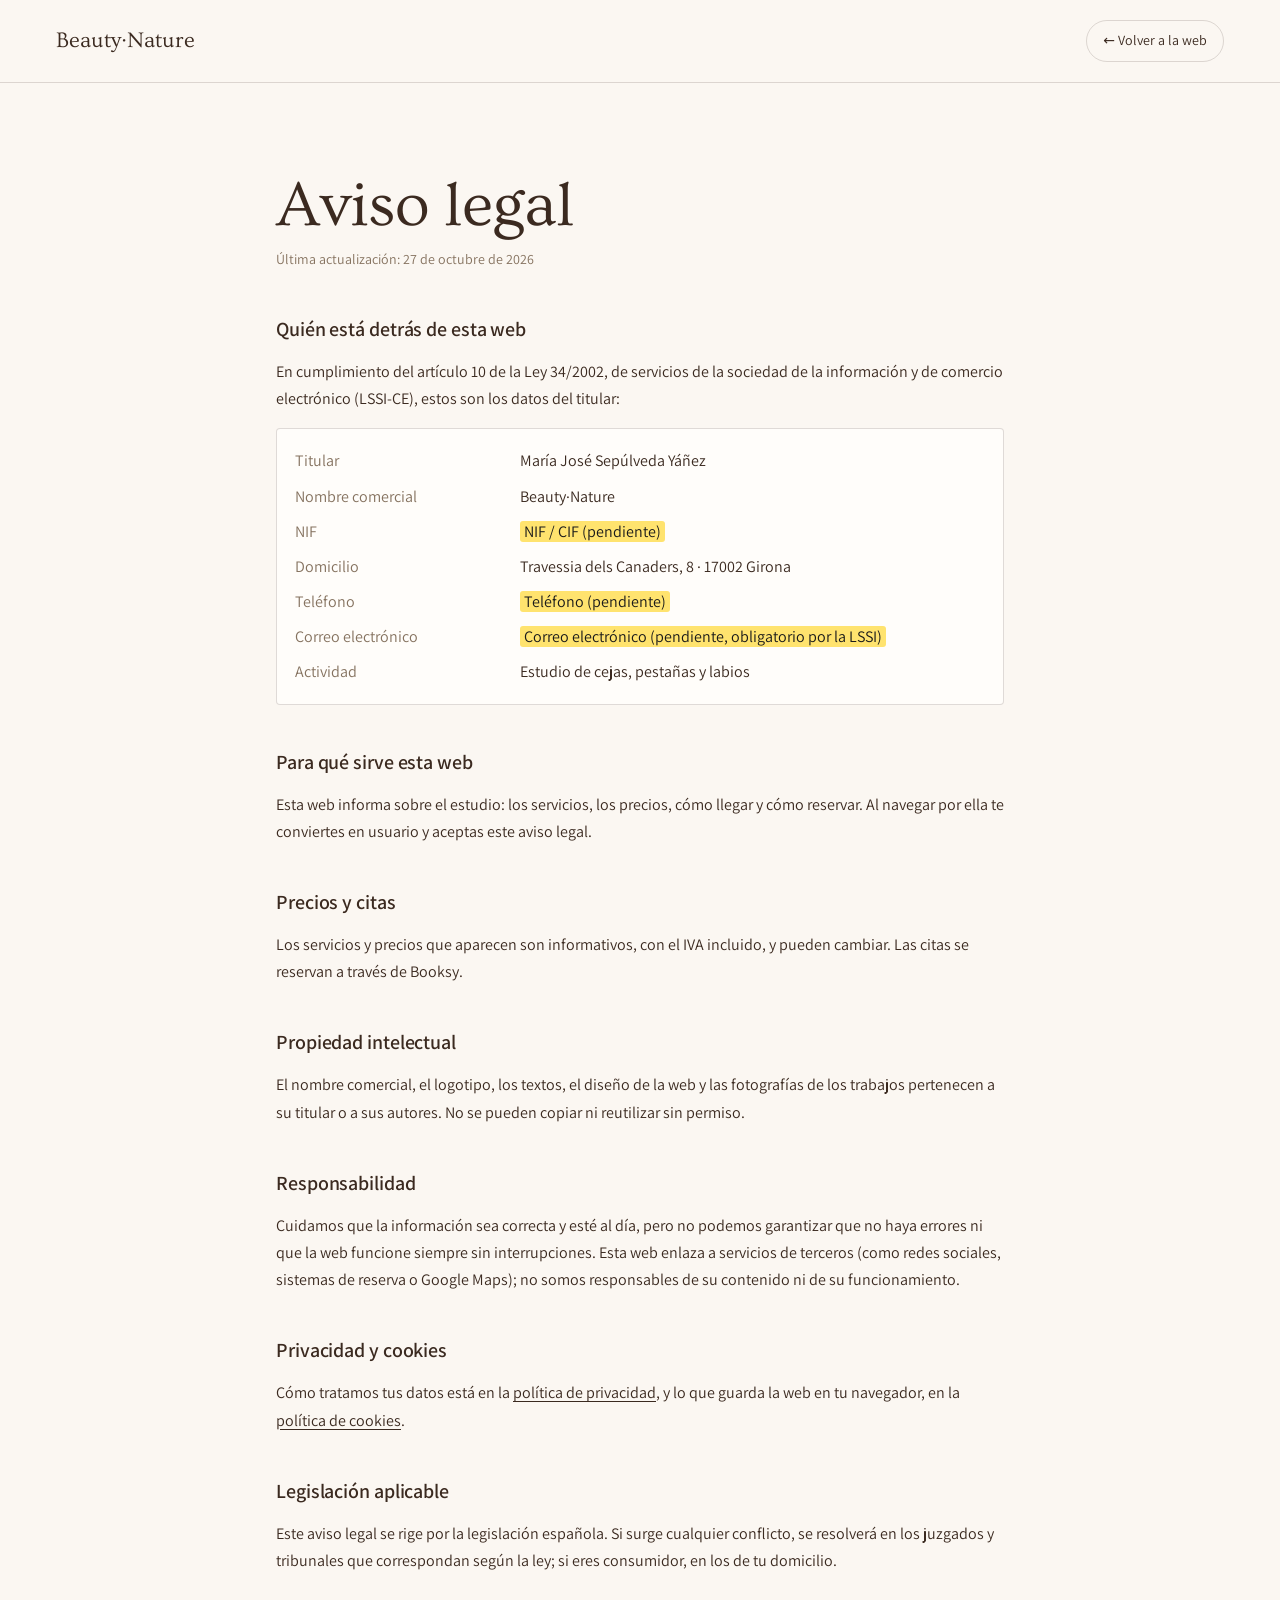
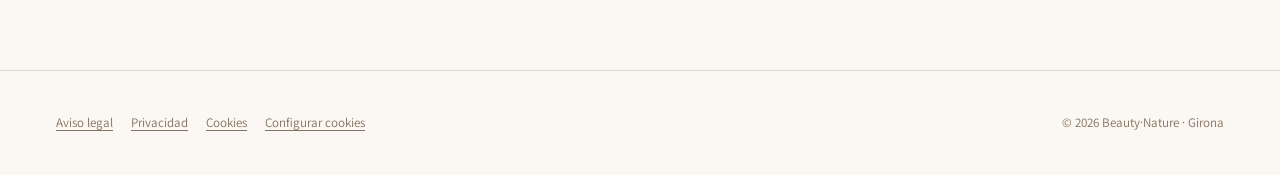
==== aviso-legal.html @ 9dd753ff "Web beauty-nature-girona Co-Authored-By: Claude Opus 5.5 <noreply@anthropic.com>" ====
<!doctype html>
<html lang="es">
<head>
<meta charset="utf-8">
<meta name="viewport" content="width=device-width, initial-scale=1, viewport-fit=cover">
<title>Aviso legal · Beauty·Nature</title>
<meta name="robots" content="noindex, follow">
<meta name="theme-color" content="#fbf7f2">
<link rel="icon" href="assets/favicon.svg" type="image/svg+xml">
<link rel="stylesheet" href="css/fonts.css">
<link rel="stylesheet" href="css/style.css">
<link rel="stylesheet" href="css/legal.css">
</head>
<body class="legal-page">
<header class="legal-top">
  <a class="legal-brand" href="./">Beauty·Nature</a>
  <a class="legal-back" href="./">&larr; Volver a la web</a>
</header>
<main class="legal">
  <h1>Aviso legal</h1>
  <p class="upd">Última actualización: 27 de octubre de 2026</p>

  <h2>Quién está detrás de esta web</h2>
  <p>En cumplimiento del artículo 10 de la Ley 34/2002, de servicios de la sociedad de la información y de comercio electrónico (LSSI-CE), estos son los datos del titular:</p>
  <dl>
    <dt>Titular</dt><dd>María José Sepúlveda Yáñez</dd>
    <dt>Nombre comercial</dt><dd>Beauty·Nature</dd>
    <dt>NIF</dt><dd><mark>NIF / CIF (pendiente)</mark></dd>
    <dt>Domicilio</dt><dd>Travessia dels Canaders, 8 · 17002 Girona</dd>
    <dt>Teléfono</dt><dd><mark>Teléfono (pendiente)</mark></dd>
    <dt>Correo electrónico</dt><dd><mark>Correo electrónico (pendiente, obligatorio por la LSSI)</mark></dd>
    <dt>Actividad</dt><dd>Estudio de cejas, pestañas y labios</dd>
  </dl>

  <h2>Para qué sirve esta web</h2>
  <p>Esta web informa sobre el estudio: los servicios, los precios, cómo llegar y cómo reservar. Al navegar por ella te conviertes en usuario y aceptas este aviso legal.</p>

  <h2>Precios y citas</h2>
  <p>Los servicios y precios que aparecen son informativos, con el IVA incluido, y pueden cambiar. Las citas se reservan a través de Booksy.</p>

  <h2>Propiedad intelectual</h2>
  <p>El nombre comercial, el logotipo, los textos, el diseño de la web y las fotografías de los trabajos pertenecen a su titular o a sus autores. No se pueden copiar ni reutilizar sin permiso.</p>

  <h2>Responsabilidad</h2>
  <p>Cuidamos que la información sea correcta y esté al día, pero no podemos garantizar que no haya errores ni que la web funcione siempre sin interrupciones. Esta web enlaza a servicios de terceros (como redes sociales, sistemas de reserva o Google Maps); no somos responsables de su contenido ni de su funcionamiento.</p>

  <h2>Privacidad y cookies</h2>
  <p>Cómo tratamos tus datos está en la <a href="privacidad.html">política de privacidad</a>, y lo que guarda la web en tu navegador, en la <a href="cookies.html">política de cookies</a>.</p>

  <h2>Legislación aplicable</h2>
  <p>Este aviso legal se rige por la legislación española. Si surge cualquier conflicto, se resolverá en los juzgados y tribunales que correspondan según la ley; si eres consumidor, en los de tu domicilio.</p>
</main>
<footer class="legal-foot">
  <nav class="legal-links" aria-label="Información legal">
    <a href="aviso-legal.html" aria-current="page">Aviso legal</a>
    <a href="privacidad.html">Privacidad</a>
    <a href="cookies.html">Cookies</a>
    <button type="button" data-cookies-open>Configurar cookies</button>
  </nav>
  <p>© 2026 Beauty·Nature · Girona</p>
</footer>
<script src="js/consent.js" data-site="beauty-nature-girona"></script>
</body>
</html>
---- css/fonts.css ----
/* Fuentes alojadas en la propia web (sin llamadas a Google) */
@font-face {
  font-family: 'Assistant';
  font-style: normal;
  font-weight: 300 700;
  font-display: swap;
  src: url(../assets/fonts/assistant-normal-300-700-latin-ext.woff2) format('woff2');
  unicode-range: U+0100-02BA, U+02BD-02C5, U+02C7-02CC, U+02CE-02D7, U+02DD-02FF, U+0304, U+0308, U+0329, U+1D00-1DBF, U+1E00-1E9F, U+1EF2-1EFF, U+2020, U+20A0-20AB, U+20AD-20C4, U+2113, U+2C60-2C7F, U+A720-A7FF;
}
@font-face {
  font-family: 'Assistant';
  font-style: normal;
  font-weight: 300 700;
  font-display: swap;
  src: url(../assets/fonts/assistant-normal-300-700-latin.woff2) format('woff2');
  unicode-range: U+0000-00FF, U+0131, U+0152-0153, U+02BB-02BC, U+02C6, U+02DA, U+02DC, U+0304, U+0308, U+0329, U+2000-206F, U+20AC, U+2122, U+2191, U+2193, U+2212, U+2215, U+FEFF, U+FFFD;
}
@font-face {
  font-family: 'Ovo';
  font-style: normal;
  font-weight: 400;
  font-display: swap;
  src: url(../assets/fonts/ovo-normal-400-latin.woff2) format('woff2');
  unicode-range: U+0000-00FF, U+0131, U+0152-0153, U+02BB-02BC, U+02C6, U+02DA, U+02DC, U+0304, U+0308, U+0329, U+2000-206F, U+20AC, U+2122, U+2191, U+2193, U+2212, U+2215, U+FEFF, U+FFFD;
}
---- css/style.css ----
/* Beauty·Nature · «Mapping»: las medidas de la ceja sobre una foto real y un «parpadeo» para ver el antes */
:root {
  --ivory: #fbf7f2; --sand: #efe3d4; --sand-2: #e4d3bf; --esp: #3b2a20; --brow: #5a3c2c; --mute: #85725f; --rose: #c4705a; --line: #3b2a201c;
  --f-d: "Ovo", Georgia, serif; --f-b: "Assistant", system-ui, sans-serif;
  --ease: cubic-bezier(.3, 1, .3, 1); --r: 4px;
  --c-bg: var(--ivory); --c-card: #fffdfa; --c-ink: var(--esp); --c-mute: var(--mute); --c-line: #3b2a2029; --c-acc: var(--esp); --c-acc-ink: var(--ivory);
}
*, *::before, *::after { box-sizing: border-box; }
html { -webkit-text-size-adjust: 100%; }
body { margin: 0; background: var(--ivory); color: var(--esp); font: 400 18px/1.65 var(--f-b); -webkit-font-smoothing: antialiased; overflow-x: hidden; }
img { display: block; max-width: 100%; height: auto; }
a { color: inherit; }
::selection { background: var(--sand-2); }
:focus-visible { outline: 2px solid var(--rose); outline-offset: 3px; }
.skip { position: absolute; left: 12px; top: -60px; z-index: 100; padding: 10px 16px; background: var(--esp); color: var(--ivory); }
.skip:focus { top: 12px; }
h1, h2, h3 { margin: 0; font-family: var(--f-d); font-weight: 400; letter-spacing: -.005em; }
h2 { font-size: clamp(34px, 4.6vw, 64px); line-height: 1.08; }
.btn { display: inline-flex; align-items: center; justify-content: center; min-height: 52px; padding: 0 28px; background: var(--esp); color: var(--ivory); text-decoration: none; font-weight: 600; font-size: 15px; letter-spacing: .04em; border: 1px solid var(--esp); border-radius: 0; }
.btn-line { background: transparent; color: var(--esp); }
.btn-sm { min-height: 42px; padding: 0 18px; font-size: 14px; }
@media (hover: hover) and (pointer: fine) { .btn { transition: background .35s, color .35s, border-color .35s; } .btn:hover { background: var(--rose); border-color: var(--rose); color: #fff; } }

/* ---------- cabecera ---------- */
.top { position: fixed; z-index: 50; inset: 0 0 auto; display: flex; align-items: center; justify-content: space-between; gap: 16px; padding: 14px clamp(16px, 4vw, 48px); transition: background .4s, translate .5s var(--ease); }
.top.solid { background: #fbf7f2ea; backdrop-filter: blur(10px); box-shadow: 0 1px 0 var(--line); }
.top.hide { translate: 0 -100%; }
.brand { display: flex; align-items: center; gap: 8px; font: 400 26px/1 var(--f-d); text-decoration: none; }
.brand i { width: 7px; height: 7px; border-radius: 50%; background: var(--rose); }
.nav { display: flex; gap: 26px; font-size: 15px; }
.nav a { text-decoration: none; color: var(--mute); }
.top-r { display: flex; align-items: center; gap: 12px; }
.langs { display: flex; gap: 2px; }
.langs button { min-width: 38px; min-height: 36px; border: 0; border-bottom: 1px solid transparent; background: none; color: var(--mute); font: 600 13px/1 var(--f-b); letter-spacing: .06em; }
.langs button[aria-pressed="true"] { color: var(--esp); border-bottom-color: var(--rose); }
@media (hover: hover) and (pointer: fine) { .nav a:hover { color: var(--esp); } }
@media (max-width: 920px) { .nav { display: none; } }
@media (max-width: 460px) { .top-r .btn-sm { display: none; } }

/* ---------- portada con mapping ---------- */
.hero { min-height: 100svh; display: grid; grid-template-columns: 1fr minmax(300px, 40vw); align-items: center; gap: clamp(28px, 5vw, 80px); padding: 110px clamp(16px, 5vw, 80px) 60px; }
.hero-k { margin: 0 0 20px; color: var(--mute); font-size: 14px; letter-spacing: .12em; text-transform: uppercase; }
.hero h1 { font-size: clamp(44px, 6vw, 92px); line-height: 1.02; max-width: 13ch; }
.hero-p { max-width: 46ch; margin: 24px 0 0; color: #3b2a20cc; font-size: 19px; }
.hero-cta { display: flex; flex-wrap: wrap; gap: 12px; margin-top: 30px; }
.hero-rate { margin: 26px 0 0; font-size: 15px; color: var(--mute); }
.hero-rate b { font: 400 24px/1 var(--f-d); color: var(--esp); }
.map { position: relative; margin: 0; aspect-ratio: 1000 / 1421; max-height: 82svh; justify-self: end; width: 100%; max-width: 560px; overflow: hidden; background: var(--sand); }
.map img { width: 100%; height: 100%; object-fit: cover; }
.map-svg { position: absolute; inset: 0; width: 100%; height: 100%; pointer-events: none; transition: opacity .5s; }
.map.off .map-svg { opacity: 0; }
.map-svg .ln { stroke: #fff; stroke-width: 2.2; stroke-dasharray: 10 8; opacity: .95; }
.map-svg .ln2 { stroke: var(--rose); stroke-width: 3; fill: none; }
.map-svg .pt { fill: var(--rose); stroke: #fff; stroke-width: 3; }
.map-svg .eye { fill: #fff; }
.map-svg text { font: 600 30px/1 "Assistant", sans-serif; fill: #fff; letter-spacing: .06em; text-transform: uppercase; paint-order: stroke; stroke: #3b2a2066; stroke-width: 4px; }
.map-btn { position: absolute; left: 14px; bottom: 14px; min-height: 42px; padding: 0 16px; border: 0; background: #fbf7f2e6; color: var(--esp); font: 600 13px/1 var(--f-b); letter-spacing: .04em; cursor: pointer; }
@media (max-width: 860px) { .hero { grid-template-columns: 1fr; } .map { justify-self: start; max-width: 420px; max-height: none; } }

/* ---------- cómo medimos ---------- */
.medidas { padding: clamp(80px, 10vw, 140px) clamp(16px, 5vw, 80px); background: var(--sand); }
.medidas h2 { max-width: 18ch; margin-bottom: clamp(36px, 5vw, 60px); }
.m-list { list-style: none; margin: 0; padding: 0; display: grid; grid-template-columns: repeat(3, 1fr); gap: 0; border-top: 1px solid #3b2a2033; counter-reset: m; }
.m-list li { padding: 26px 26px 6px 0; counter-increment: m; }
.m-list li + li { padding-left: 26px; border-left: 1px solid #3b2a2033; }
.m-list b { display: flex; align-items: center; gap: 12px; font: 400 30px/1 var(--f-d); margin-bottom: 12px; }
.m-list b::before { content: counter(m); width: 30px; height: 30px; display: grid; place-items: center; border-radius: 50%; background: var(--rose); color: #fff; font: 600 14px/1 var(--f-b); }
.m-list p { margin: 0; color: #3b2a20cc; }
.m-note { margin: 34px 0 0; max-width: 60ch; color: var(--mute); }
@media (max-width: 820px) { .m-list { grid-template-columns: 1fr; } .m-list li + li { padding-left: 0; border-left: 0; border-top: 1px solid #3b2a2033; } }

/* ---------- antes y después ---------- */
.res { padding: clamp(80px, 10vw, 140px) clamp(16px, 5vw, 80px); }
.res-head { display: flex; flex-wrap: wrap; justify-content: space-between; align-items: end; gap: 12px 40px; margin-bottom: 26px; }
.res-head p { margin: 0; color: var(--mute); max-width: 40ch; }
.res-tabs { display: flex; flex-wrap: wrap; gap: 8px; margin-bottom: 26px; }
.res-tabs button { min-height: 44px; padding: 0 18px; border: 1px solid var(--line); background: none; color: var(--esp); font: 600 14px/1 var(--f-b); cursor: pointer; }
.res-tabs button[aria-selected="true"] { background: var(--esp); color: var(--ivory); border-color: var(--esp); }
.ba { margin: 0; display: grid; grid-template-columns: minmax(0, 560px) 1fr; gap: 28px; align-items: end; }
.ba-frame { position: relative; overflow: hidden; aspect-ratio: 3 / 4; background: var(--sand); user-select: none; -webkit-user-select: none; touch-action: none; cursor: pointer; }
.ba-frame.wide { aspect-ratio: 2 / 1; }
.ba-frame.tall { aspect-ratio: 1 / 2; max-width: 320px; }
.ba-frame img { position: absolute; inset: 0; width: 100%; height: 100%; object-fit: cover; -webkit-user-drag: none; }
.ba-before { opacity: 0; }
.ba.show-before .ba-before { opacity: 1; }
.lid { position: absolute; left: 0; right: 0; height: 51%; background: var(--esp); z-index: 2; transform: scaleY(0); }
.lid-t { top: 0; transform-origin: top; }
.lid-b { bottom: 0; transform-origin: bottom; }
.chip { position: absolute; z-index: 3; left: 14px; top: 14px; padding: 8px 14px; background: #fbf7f2e6; font: 600 13px/1 var(--f-b); letter-spacing: .08em; text-transform: uppercase; }
.ba figcaption { display: grid; gap: 16px; align-content: end; }
.hold { justify-self: start; min-height: 52px; padding: 0 22px; border: 1px solid var(--esp); background: none; color: var(--esp); font: 600 15px/1 var(--f-b); cursor: pointer; }
.hold[aria-pressed="true"] { background: var(--esp); color: var(--ivory); }
#baCap { font: 400 clamp(24px, 2.6vw, 34px)/1.25 var(--f-d); max-width: 22ch; }
@media (max-width: 820px) { .ba { grid-template-columns: 1fr; } }

/* ---------- precios ---------- */
.precios { padding: clamp(80px, 10vw, 140px) clamp(16px, 5vw, 80px); background: var(--esp); color: var(--ivory); }
.precios h2 { margin-bottom: 40px; }
.p-grid { columns: 2; column-gap: clamp(28px, 5vw, 80px); margin-bottom: 40px; }
.p-grp { break-inside: avoid; margin-bottom: 34px; }
.p-grp h3 { font-size: 30px; margin-bottom: 8px; color: var(--sand-2); }
.p-grp ul { list-style: none; margin: 0; padding: 0; }
.p-grp li { display: grid; grid-template-columns: 1fr auto; gap: 4px 16px; padding: 12px 0; border-bottom: 1px solid #fbf7f222; }
.p-grp li span { font-size: 17px; }
.p-grp li small { grid-column: 1; color: #fbf7f288; font-size: 14px; }
.p-grp li b { grid-row: 1 / span 2; grid-column: 2; align-self: center; font: 400 22px/1 var(--f-d); }
.precios .btn { background: var(--ivory); color: var(--esp); border-color: var(--ivory); }
@media (max-width: 760px) { .p-grid { columns: 1; } }

/* ---------- estudio ---------- */
.estudio { display: grid; grid-template-columns: 1fr 1fr; grid-template-rows: auto auto; gap: 24px clamp(28px, 5vw, 80px); padding: clamp(80px, 10vw, 140px) clamp(16px, 5vw, 80px); }
.estudio figure { margin: 0; overflow: hidden; }
.estudio img { width: 100%; height: 100%; object-fit: cover; }
.e-a { aspect-ratio: 3 / 2; }
.e-b { aspect-ratio: 1; max-width: 340px; justify-self: end; grid-column: 1; }
.e-txt { grid-row: span 2; }
.e-txt > p { color: #3b2a20cc; max-width: 46ch; margin: 18px 0 30px; }
.rs { display: grid; gap: 14px; }
.rs blockquote { margin: 0; padding: 22px 24px; background: var(--sand); }
.rs p { margin: 0; font: 400 20px/1.5 var(--f-d); }
cite { display: block; margin-top: 10px; font-style: normal; color: var(--rose); font-size: 14px; font-weight: 600; }
@media (max-width: 860px) { .estudio { grid-template-columns: 1fr; } .e-txt { grid-row: auto; } .e-b { justify-self: start; } }

/* ---------- visita ---------- */
.visita { display: grid; grid-template-columns: 1fr 1.2fr; gap: clamp(24px, 4vw, 60px); padding: clamp(70px, 9vw, 120px) clamp(16px, 5vw, 80px); background: var(--sand); }
.visita h2 { margin-bottom: 20px; }
.visita dl { margin: 0 0 28px; }
.visita dt { margin-top: 16px; color: var(--rose); font-weight: 600; font-size: 14px; letter-spacing: .08em; text-transform: uppercase; }
.visita dd { margin: 4px 0 0; }
.v-map { min-height: 380px; }
@media (max-width: 860px) { .visita { grid-template-columns: 1fr; } }

.foot { display: flex; flex-wrap: wrap; justify-content: space-between; gap: 12px 24px; padding: 26px clamp(16px, 5vw, 80px); color: var(--mute); font-size: 14px; border-top: 1px solid var(--line); }
.foot p { margin: 0; }
.foot-links { display: flex; flex-wrap: wrap; gap: 16px; }
.foot-links a, .foot-links button { color: inherit; font: inherit; background: none; border: 0; padding: 0; cursor: pointer; text-decoration: underline; text-underline-offset: 3px; }
@media (prefers-reduced-motion: reduce) { * { animation: none !important; transition: none !important; } }
---- css/legal.css ----
/* Común a todas las webs del lote: aviso de cookies, panel, mapa con consentimiento y páginas legales.
   Usa las variables de cada web: --c-bg --c-card --c-ink --c-mute --c-line --c-acc --c-acc-ink --f-d --f-b --r */

/* ---------- aviso de cookies ---------- */
.ck { position: fixed; z-index: 9000; left: 16px; bottom: 16px; width: min(440px, calc(100vw - 32px)); padding: 20px 20px 18px; background: var(--c-card); color: var(--c-ink); border: 1px solid var(--c-line); border-radius: var(--r, 14px); box-shadow: 0 24px 60px -20px rgba(0,0,0,.45); font: 400 14px/1.5 var(--f-b); opacity: 0; translate: 0 24px; transition: opacity .45s cubic-bezier(.2,.8,.2,1), translate .55s cubic-bezier(.2,.8,.2,1); pointer-events: none; }
.ck.show { opacity: 1; translate: 0 0; pointer-events: auto; }
.ck-h { margin: 0 0 6px; font: 600 16px/1.3 var(--f-b); }
.ck-p { margin: 0 0 14px; color: var(--c-mute); }
.ck-p a, .ck-more a { color: inherit; text-decoration: underline; text-underline-offset: 3px; }
.ck-btns { display: flex; flex-wrap: wrap; gap: 8px; }
.ck-b { flex: 1 1 auto; min-height: 42px; padding: 0 14px; border: 1px solid var(--c-line); border-radius: 999px; background: transparent; color: var(--c-ink); font: 600 13px/1 var(--f-b); }
.ck-b.ck-main { background: var(--c-acc); border-color: var(--c-acc); color: var(--c-acc-ink); }
.ck-b:focus-visible, .ck-x:focus-visible, .cc-map-btn:focus-visible { outline: 2px solid var(--c-acc); outline-offset: 2px; }
@media (hover: hover) and (pointer: fine) { .ck-b { transition: background .25s, border-color .25s; } .ck-b:hover { border-color: var(--c-ink); } .ck-b.ck-main:hover { filter: brightness(1.08); } }

.ck-dlg { width: min(520px, calc(100vw - 32px)); padding: 0; border: 1px solid var(--c-line); border-radius: var(--r, 14px); background: var(--c-card); color: var(--c-ink); font: 400 14px/1.5 var(--f-b); }
.ck-dlg::backdrop { background: rgba(0,0,0,.55); backdrop-filter: blur(3px); }
.ck-in { padding: 22px; display: grid; gap: 14px; }
.ck-top { display: flex; align-items: center; justify-content: space-between; gap: 12px; }
.ck-ph { margin: 0; font: 600 18px/1.2 var(--f-b); }
.ck-x { width: 40px; height: 40px; border: 1px solid var(--c-line); border-radius: 50%; background: none; color: inherit; font-size: 22px; line-height: 1; }
.ck-row { display: flex; gap: 16px; align-items: center; justify-content: space-between; padding: 14px 0; border-top: 1px solid var(--c-line); }
.ck-row b { display: block; margin-bottom: 2px; }
.ck-row p { margin: 0; color: var(--c-mute); font-size: 13px; }
.ck-fixed { flex: none; font-size: 12px; color: var(--c-mute); }
.ck-sw { position: relative; flex: none; width: 46px; height: 26px; }
.ck-sw input { position: absolute; inset: 0; opacity: 0; margin: 0; }
.ck-sw i { position: absolute; inset: 0; border-radius: 99px; background: var(--c-line); transition: background .25s; }
.ck-sw i::after { content: ""; position: absolute; top: 3px; left: 3px; width: 20px; height: 20px; border-radius: 50%; background: var(--c-card); box-shadow: 0 1px 3px rgba(0,0,0,.3); transition: translate .25s cubic-bezier(.3,.7,.2,1); }
.ck-sw input:checked + i { background: var(--c-acc); }
.ck-sw input:checked + i::after { translate: 20px 0; }
.ck-sw input:focus-visible + i { outline: 2px solid var(--c-acc); outline-offset: 2px; }
.ck-more { margin: 0; font-size: 13px; color: var(--c-mute); }

/* ---------- mapa con consentimiento ---------- */
.cc-map { position: relative; overflow: hidden; border-radius: var(--r, 14px); background: var(--c-card); border: 1px solid var(--c-line); min-height: 280px; }
.cc-map iframe { position: absolute; inset: 0; width: 100%; height: 100%; border: 0; }
.cc-map-ph { position: absolute; inset: 0; display: grid; place-content: center; gap: 14px; padding: 24px; text-align: center; color: var(--c-mute); font: 400 14px/1.5 var(--f-b); }
.cc-map-ph p { margin: 0; max-width: 32ch; }
.cc-map-btn { justify-self: center; min-height: 42px; padding: 0 20px; border-radius: 999px; border: 1px solid var(--c-ink); background: none; color: var(--c-ink); font: 600 13px/1 var(--f-b); }

/* ---------- páginas legales ---------- */
.legal-page { background: var(--c-bg); color: var(--c-ink); font: 400 16px/1.7 var(--f-b); margin: 0; }
.legal-top { display: flex; align-items: center; justify-content: space-between; gap: 16px; padding: 20px clamp(16px, 5vw, 56px); border-bottom: 1px solid var(--c-line); }
.legal-brand { font: 400 22px/1 var(--f-d); color: inherit; text-decoration: none; }
.legal-back { display: inline-flex; align-items: center; gap: 8px; min-height: 42px; padding: 0 16px; border: 1px solid var(--c-line); border-radius: 999px; color: inherit; text-decoration: none; font-size: 14px; }
.legal { max-width: 760px; margin: 0 auto; padding: clamp(40px, 8vw, 90px) 16px 80px; }
.legal h1 { margin: 0 0 8px; font: 400 clamp(36px, 7vw, 64px)/1.05 var(--f-d); }
.legal h2 { margin: 44px 0 10px; font: 600 20px/1.3 var(--f-b); }
.legal .upd { color: var(--c-mute); font-size: 14px; margin: 0 0 28px; }
.legal a { color: inherit; text-underline-offset: 3px; }
.legal dl { display: grid; grid-template-columns: minmax(120px, 30%) 1fr; gap: 8px 18px; margin: 16px 0; padding: 18px; border: 1px solid var(--c-line); border-radius: var(--r, 14px); background: var(--c-card); }
.legal dt { color: var(--c-mute); }
.legal dd { margin: 0; }
.legal mark { background: #ffe36e; color: #1a1a1a; padding: 0 4px; border-radius: 3px; }
.legal table { width: 100%; border-collapse: collapse; margin: 16px 0; font-size: 14px; }
.legal th, .legal td { text-align: left; vertical-align: top; padding: 10px 8px; border-bottom: 1px solid var(--c-line); }
.legal-btn { display: inline-flex; align-items: center; min-height: 44px; padding: 0 20px; border-radius: 999px; border: 1px solid var(--c-ink); background: none; color: var(--c-ink); font: 600 14px/1 var(--f-b); margin: 6px 0 12px; }
.legal-foot { padding: 28px clamp(16px, 5vw, 56px); border-top: 1px solid var(--c-line); display: flex; flex-wrap: wrap; gap: 12px 24px; align-items: center; justify-content: space-between; font-size: 13px; color: var(--c-mute); }
.legal-links { display: flex; flex-wrap: wrap; gap: 6px 18px; }
.legal-links a, .legal-links button { color: inherit; background: none; border: 0; padding: 0; font: inherit; text-decoration: underline; text-underline-offset: 3px; }
@media (max-width: 560px) { .legal dl { grid-template-columns: 1fr; gap: 2px; } .legal dd { margin-bottom: 10px; } .legal table { display: block; overflow-x: auto; } }
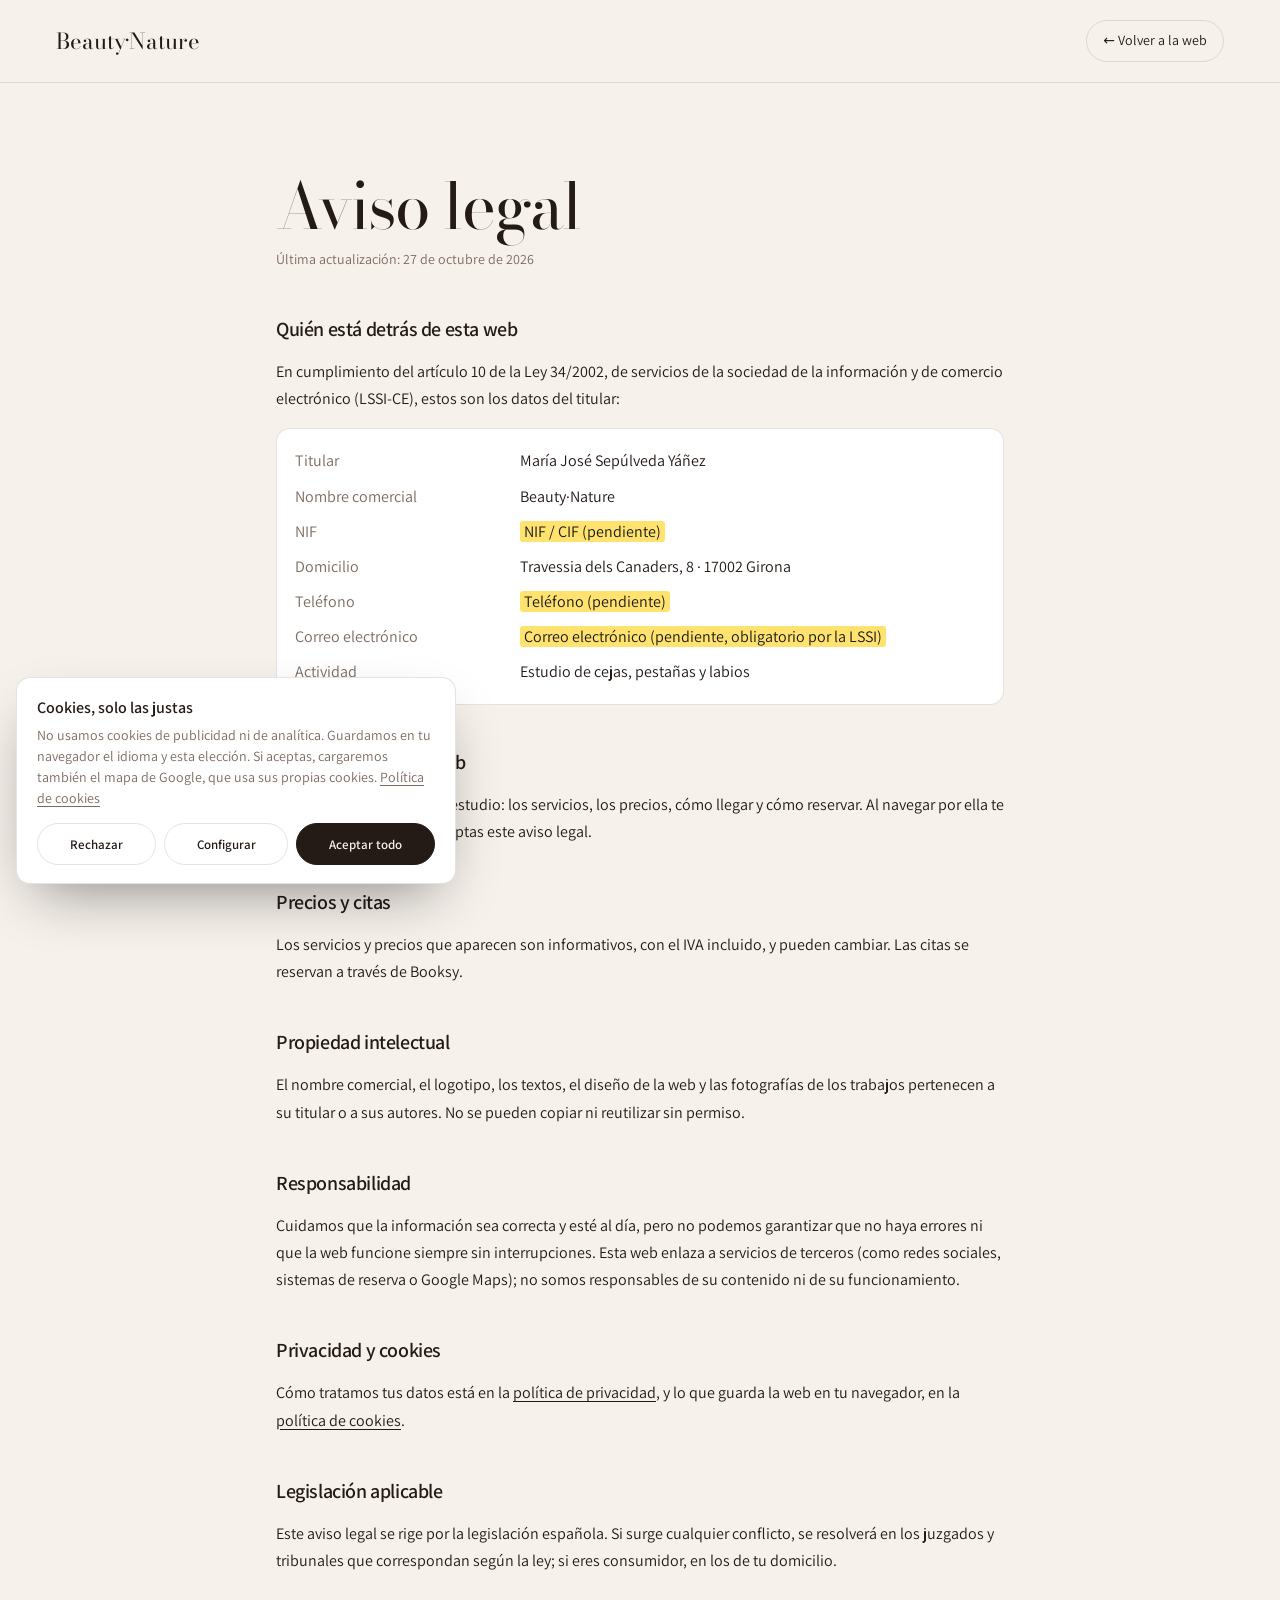
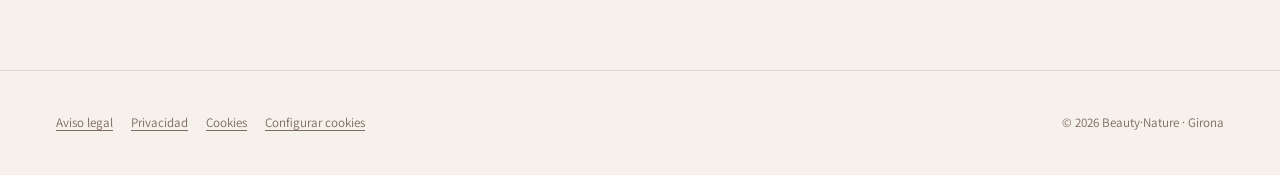
==== commit 48cd5ad3: "Rediseño premium: beauty-nature-girona Co-Authored-By: Claude Opus 5.5 <noreply@anthropic.com>" ====
--- a/aviso-legal.html
+++ b/aviso-legal.html
@@ -5,9 +5,10 @@
 <meta name="viewport" content="width=device-width, initial-scale=1, viewport-fit=cover">
 <title>Aviso legal · Beauty·Nature</title>
 <meta name="robots" content="noindex, follow">
-<meta name="theme-color" content="#fbf7f2">
+<meta name="theme-color" content="#f6f1eb">
 <link rel="icon" href="assets/favicon.svg" type="image/svg+xml">
 <link rel="stylesheet" href="css/fonts.css">
+<link rel="stylesheet" href="css/premium.css">
 <link rel="stylesheet" href="css/style.css">
 <link rel="stylesheet" href="css/legal.css">
 </head>
--- a/css/fonts.css
+++ b/css/fonts.css
@@ -16,10 +16,34 @@
   unicode-range: U+0000-00FF, U+0131, U+0152-0153, U+02BB-02BC, U+02C6, U+02DA, U+02DC, U+0304, U+0308, U+0329, U+2000-206F, U+20AC, U+2122, U+2191, U+2193, U+2212, U+2215, U+FEFF, U+FFFD;
 }
 @font-face {
-  font-family: 'Ovo';
-  font-style: normal;
-  font-weight: 400;
+  font-family: 'Bodoni Moda';
+  font-style: italic;
+  font-weight: 400 700;
   font-display: swap;
-  src: url(../assets/fonts/ovo-normal-400-latin.woff2) format('woff2');
+  src: url(../assets/fonts/bodoni-moda-italic-400-700-latin-ext.woff2) format('woff2');
+  unicode-range: U+0100-02BA, U+02BD-02C5, U+02C7-02CC, U+02CE-02D7, U+02DD-02FF, U+0304, U+0308, U+0329, U+1D00-1DBF, U+1E00-1E9F, U+1EF2-1EFF, U+2020, U+20A0-20AB, U+20AD-20C4, U+2113, U+2C60-2C7F, U+A720-A7FF;
+}
+@font-face {
+  font-family: 'Bodoni Moda';
+  font-style: italic;
+  font-weight: 400 700;
+  font-display: swap;
+  src: url(../assets/fonts/bodoni-moda-italic-400-700-latin.woff2) format('woff2');
   unicode-range: U+0000-00FF, U+0131, U+0152-0153, U+02BB-02BC, U+02C6, U+02DA, U+02DC, U+0304, U+0308, U+0329, U+2000-206F, U+20AC, U+2122, U+2191, U+2193, U+2212, U+2215, U+FEFF, U+FFFD;
 }
+@font-face {
+  font-family: 'Bodoni Moda';
+  font-style: normal;
+  font-weight: 400 700;
+  font-display: swap;
+  src: url(../assets/fonts/bodoni-moda-normal-400-700-latin-ext.woff2) format('woff2');
+  unicode-range: U+0100-02BA, U+02BD-02C5, U+02C7-02CC, U+02CE-02D7, U+02DD-02FF, U+0304, U+0308, U+0329, U+1D00-1DBF, U+1E00-1E9F, U+1EF2-1EFF, U+2020, U+20A0-20AB, U+20AD-20C4, U+2113, U+2C60-2C7F, U+A720-A7FF;
+}
+@font-face {
+  font-family: 'Bodoni Moda';
+  font-style: normal;
+  font-weight: 400 700;
+  font-display: swap;
+  src: url(../assets/fonts/bodoni-moda-normal-400-700-latin.woff2) format('woff2');
+  unicode-range: U+0000-00FF, U+0131, U+0152-0153, U+02BB-02BC, U+02C6, U+02DA, U+02DC, U+0304, U+0308, U+0329, U+2000-206F, U+20AC, U+2122, U+2191, U+2193, U+2212, U+2215, U+FEFF, U+FFFD;
+}
--- a/css/premium.css
+++ b/css/premium.css
@@ -0,0 +1,26 @@
+/* Kit premium común (lote Girona 2): máscaras de palabras, grano de película, marquesinas y Lenis */
+html.lenis, html.lenis body { height: auto; }
+.lenis.lenis-smooth { scroll-behavior: auto !important; }
+.lenis.lenis-stopped { overflow: hidden; }
+.js:not(.ready) [data-hero], .js:not(.ready) [data-split] { visibility: hidden; }
+.w { display: inline-block; overflow: hidden; vertical-align: top; padding: 0 .02em .1em; margin: 0 -.02em -.1em; }
+.w-i { display: inline-block; will-change: transform; }
+[data-img] { overflow: hidden; }
+[data-img] img, [data-img] video { transform-origin: 50% 50%; }
+[data-mag] { transition: translate .5s cubic-bezier(.2, .9, .3, 1.2); }
+/* grano de película sobre toda la web */
+.grain::after { content: ""; position: fixed; inset: -50%; z-index: 300; pointer-events: none; opacity: var(--grain, .06);
+  background: url("data:image/svg+xml,%3Csvg xmlns='http://www.w3.org/2000/svg' width='220' height='220'%3E%3Cfilter id='n'%3E%3CfeTurbulence type='fractalNoise' baseFrequency='.85' numOctaves='3' stitchTiles='stitch'/%3E%3C/filter%3E%3Crect width='220' height='220' filter='url(%23n)'/%3E%3C/svg%3E");
+  animation: grain 1.2s steps(6) infinite; }
+@keyframes grain { 0% { translate: 0 0; } 20% { translate: -4% 3%; } 40% { translate: 3% -5%; } 60% { translate: -6% -2%; } 80% { translate: 5% 4%; } 100% { translate: 0 0; } }
+/* marquesina infinita */
+.mq { overflow: hidden; white-space: nowrap; }
+.mq-t { display: inline-flex; animation: mq var(--mq, 30s) linear infinite; }
+.mq-t > * { flex: none; }
+@keyframes mq { to { transform: translateX(-50%); } }
+@media (prefers-reduced-motion: reduce) { .grain::after, .mq-t { animation: none; } }
+/* cursor de anillo (body[data-cursor]) */
+.cur { position: fixed; left: 0; top: 0; z-index: 400; width: 36px; height: 36px; margin: -18px 0 0 -18px; border: 1px solid #fff; border-radius: 50%; pointer-events: none; opacity: 0; mix-blend-mode: difference; transition: width .4s cubic-bezier(.16,1,.3,1), height .4s cubic-bezier(.16,1,.3,1), margin .4s cubic-bezier(.16,1,.3,1), opacity .3s, background .4s; }
+.cur.on { opacity: 1; }
+.cur.big { width: 74px; height: 74px; margin: -37px 0 0 -37px; background: #ffffff1f; }
+video[data-video] { display: block; width: 100%; height: 100%; object-fit: cover; }
--- a/css/style.css
+++ b/css/style.css
@@ -1,137 +1,162 @@
-/* Beauty·Nature · «Mapping»: las medidas de la ceja sobre una foto real y un «parpadeo» para ver el antes */
+/* Beauty·Nature · «Atelier de la mirada»: porcelana y espresso, Bodoni Moda enorme, las medidas de la ceja y un comparador que se arrastra */
 :root {
-  --ivory: #fbf7f2; --sand: #efe3d4; --sand-2: #e4d3bf; --esp: #3b2a20; --brow: #5a3c2c; --mute: #85725f; --rose: #c4705a; --line: #3b2a201c;
-  --f-d: "Ovo", Georgia, serif; --f-b: "Assistant", system-ui, sans-serif;
-  --ease: cubic-bezier(.3, 1, .3, 1); --r: 4px;
-  --c-bg: var(--ivory); --c-card: #fffdfa; --c-ink: var(--esp); --c-mute: var(--mute); --c-line: #3b2a2029; --c-acc: var(--esp); --c-acc-ink: var(--ivory);
+  --porc: #f6f1eb; --paper: #efe7de; --esp: #241b17; --esp-2: #3a2c25; --taupe: #8c7366; --terra: #b8734f; --mute: #7d6a60; --line: #241b171f; --line-l: #f6f1eb24;
+  --f-d: "Bodoni Moda", "Didot", Georgia, serif; --f-b: "Assistant", system-ui, sans-serif;
+  --ease: cubic-bezier(.16, 1, .3, 1); --pad: clamp(16px, 5vw, 84px);
+  --c-bg: var(--porc); --c-card: #fff; --c-ink: var(--esp); --c-mute: var(--mute); --c-line: var(--line); --c-acc: var(--esp); --c-acc-ink: var(--porc);
 }
 *, *::before, *::after { box-sizing: border-box; }
 html { -webkit-text-size-adjust: 100%; }
-body { margin: 0; background: var(--ivory); color: var(--esp); font: 400 18px/1.65 var(--f-b); -webkit-font-smoothing: antialiased; overflow-x: hidden; }
+body { margin: 0; background: var(--porc); color: var(--esp); font: 400 17px/1.7 var(--f-b); -webkit-font-smoothing: antialiased; overflow-x: hidden; --grain: .035; }
 img { display: block; max-width: 100%; height: auto; }
 a { color: inherit; }
-::selection { background: var(--sand-2); }
-:focus-visible { outline: 2px solid var(--rose); outline-offset: 3px; }
-.skip { position: absolute; left: 12px; top: -60px; z-index: 100; padding: 10px 16px; background: var(--esp); color: var(--ivory); }
+::selection { background: var(--esp); color: var(--porc); }
+:focus-visible { outline: 1px solid var(--terra); outline-offset: 4px; }
+.skip { position: absolute; left: 12px; top: -60px; z-index: 100; padding: 10px 16px; background: var(--esp); color: var(--porc); }
 .skip:focus { top: 12px; }
-h1, h2, h3 { margin: 0; font-family: var(--f-d); font-weight: 400; letter-spacing: -.005em; }
-h2 { font-size: clamp(34px, 4.6vw, 64px); line-height: 1.08; }
-.btn { display: inline-flex; align-items: center; justify-content: center; min-height: 52px; padding: 0 28px; background: var(--esp); color: var(--ivory); text-decoration: none; font-weight: 600; font-size: 15px; letter-spacing: .04em; border: 1px solid var(--esp); border-radius: 0; }
-.btn-line { background: transparent; color: var(--esp); }
-.btn-sm { min-height: 42px; padding: 0 18px; font-size: 14px; }
-@media (hover: hover) and (pointer: fine) { .btn { transition: background .35s, color .35s, border-color .35s; } .btn:hover { background: var(--rose); border-color: var(--rose); color: #fff; } }
+h1, h2, h3 { margin: 0; font-family: var(--f-d); font-weight: 400; line-height: 1; letter-spacing: -.02em; }
+h2 { font-size: clamp(46px, 6.4vw, 112px); }
+.btn { display: inline-flex; align-items: center; justify-content: center; min-height: 56px; padding: 0 32px; background: var(--esp); color: var(--porc); border: 1px solid var(--esp); text-decoration: none; font: 600 12px/1 var(--f-b); letter-spacing: .22em; text-transform: uppercase; }
+.btn-sm { min-height: 42px; padding: 0 20px; font-size: 11px; }
+.link { font-size: 13px; font-weight: 600; letter-spacing: .18em; text-transform: uppercase; text-decoration: none; border-bottom: 1px solid currentColor; padding-bottom: 4px; }
+@media (hover: hover) and (pointer: fine) { .btn { transition: background .4s, color .4s; } .btn:hover { background: var(--terra); border-color: var(--terra); } }
 
 /* ---------- cabecera ---------- */
-.top { position: fixed; z-index: 50; inset: 0 0 auto; display: flex; align-items: center; justify-content: space-between; gap: 16px; padding: 14px clamp(16px, 4vw, 48px); transition: background .4s, translate .5s var(--ease); }
-.top.solid { background: #fbf7f2ea; backdrop-filter: blur(10px); box-shadow: 0 1px 0 var(--line); }
+.top { position: fixed; z-index: 50; inset: 0 0 auto; display: flex; align-items: center; justify-content: space-between; gap: 16px; padding: 16px var(--pad); transition: background .5s, translate .6s var(--ease); }
+.top.solid { background: #f6f1ebeb; backdrop-filter: blur(16px); }
 .top.hide { translate: 0 -100%; }
-.brand { display: flex; align-items: center; gap: 8px; font: 400 26px/1 var(--f-d); text-decoration: none; }
-.brand i { width: 7px; height: 7px; border-radius: 50%; background: var(--rose); }
-.nav { display: flex; gap: 26px; font-size: 15px; }
-.nav a { text-decoration: none; color: var(--mute); }
+.brand, .foot-mark { display: inline-flex; align-items: center; text-decoration: none; font: 400 26px/1 var(--f-d); letter-spacing: -.01em; }
+.brand i, .foot-mark i { display: inline-block; width: .22em; height: .22em; margin: 0 .22em; border-radius: 50%; background: var(--terra); }
+.nav { display: flex; gap: 34px; }
+.nav a { text-decoration: none; font-size: 12px; font-weight: 600; letter-spacing: .2em; text-transform: uppercase; color: var(--mute); }
 .top-r { display: flex; align-items: center; gap: 12px; }
-.langs { display: flex; gap: 2px; }
-.langs button { min-width: 38px; min-height: 36px; border: 0; border-bottom: 1px solid transparent; background: none; color: var(--mute); font: 600 13px/1 var(--f-b); letter-spacing: .06em; }
-.langs button[aria-pressed="true"] { color: var(--esp); border-bottom-color: var(--rose); }
-@media (hover: hover) and (pointer: fine) { .nav a:hover { color: var(--esp); } }
-@media (max-width: 920px) { .nav { display: none; } }
-@media (max-width: 460px) { .top-r .btn-sm { display: none; } }
+.langs { display: flex; padding: 3px; border: 1px solid var(--line); }
+.langs button { min-width: 36px; min-height: 32px; border: 0; background: none; color: var(--mute); font: 600 11px/1 var(--f-b); letter-spacing: .1em; cursor: pointer; }
+.langs button[aria-pressed="true"] { background: var(--esp); color: var(--porc); }
+@media (hover: hover) and (pointer: fine) { .nav a { transition: color .3s; } .nav a:hover { color: var(--esp); } }
+@media (max-width: 1180px) { .nav { display: none; } }
+.nav a { white-space: nowrap; }
+@media (max-width: 420px) { .top-r .btn-sm { display: none; } }
 
-/* ---------- portada con mapping ---------- */
-.hero { min-height: 100svh; display: grid; grid-template-columns: 1fr minmax(300px, 40vw); align-items: center; gap: clamp(28px, 5vw, 80px); padding: 110px clamp(16px, 5vw, 80px) 60px; }
-.hero-k { margin: 0 0 20px; color: var(--mute); font-size: 14px; letter-spacing: .12em; text-transform: uppercase; }
-.hero h1 { font-size: clamp(44px, 6vw, 92px); line-height: 1.02; max-width: 13ch; }
-.hero-p { max-width: 46ch; margin: 24px 0 0; color: #3b2a20cc; font-size: 19px; }
-.hero-cta { display: flex; flex-wrap: wrap; gap: 12px; margin-top: 30px; }
-.hero-rate { margin: 26px 0 0; font-size: 15px; color: var(--mute); }
-.hero-rate b { font: 400 24px/1 var(--f-d); color: var(--esp); }
-.map { position: relative; margin: 0; aspect-ratio: 1000 / 1421; max-height: 82svh; justify-self: end; width: 100%; max-width: 560px; overflow: hidden; background: var(--sand); }
-.map img { width: 100%; height: 100%; object-fit: cover; }
-.map-svg { position: absolute; inset: 0; width: 100%; height: 100%; pointer-events: none; transition: opacity .5s; }
-.map.off .map-svg { opacity: 0; }
-.map-svg .ln { stroke: #fff; stroke-width: 2.2; stroke-dasharray: 10 8; opacity: .95; }
-.map-svg .ln2 { stroke: var(--rose); stroke-width: 3; fill: none; }
-.map-svg .pt { fill: var(--rose); stroke: #fff; stroke-width: 3; }
-.map-svg .eye { fill: #fff; }
-.map-svg text { font: 600 30px/1 "Assistant", sans-serif; fill: #fff; letter-spacing: .06em; text-transform: uppercase; paint-order: stroke; stroke: #3b2a2066; stroke-width: 4px; }
-.map-btn { position: absolute; left: 14px; bottom: 14px; min-height: 42px; padding: 0 16px; border: 0; background: #fbf7f2e6; color: var(--esp); font: 600 13px/1 var(--f-b); letter-spacing: .04em; cursor: pointer; }
-@media (max-width: 860px) { .hero { grid-template-columns: 1fr; } .map { justify-self: start; max-width: 420px; max-height: none; } }
+/* ---------- portada ---------- */
+.hero { display: grid; grid-template-columns: 1.15fr .85fr; min-height: 100svh; }
+.h-txt { display: flex; flex-direction: column; justify-content: flex-end; padding: 120px var(--pad) clamp(36px, 6vh, 70px); }
+.kick { margin: 0 0 26px; font-size: 12px; font-weight: 600; letter-spacing: .26em; text-transform: uppercase; color: var(--terra); }
+.hero h1 { max-width: 11ch; font-size: clamp(52px, 6.8vw, 124px); line-height: .98; }
+.hero-p { max-width: 46ch; margin: 30px 0 0; color: var(--mute); font-size: 18px; }
+.hero-cta { display: flex; flex-wrap: wrap; align-items: center; gap: 18px 28px; margin-top: 34px; }
+.rate { margin: 28px 0 0; font-size: 14px; color: var(--mute); }
+.rate b { font: italic 400 30px/1 var(--f-d); color: var(--esp); margin-right: 4px; }
+.h-img { position: relative; margin: 0; height: 100svh; min-height: 560px; overflow: hidden; background: var(--paper); }
+.h-img img { width: 100%; height: 100%; object-fit: cover; object-position: 50% 40%; }
+.map { position: absolute; inset: 0; width: 100%; height: 100%; transition: opacity .6s; }
+.h-img.off .map { opacity: 0; }
+.map .ln { stroke: #fff; stroke-width: 2.2; }
+.map .ln2 { fill: none; stroke: #ffffffb3; stroke-width: 2; stroke-dasharray: 8 10; }
+.map .eye { fill: #fff; }
+.map .pt { fill: none; stroke: #fff; stroke-width: 3; }
+.map text { fill: #fff; font: 600 38px var(--f-b); letter-spacing: .14em; text-transform: uppercase; paint-order: stroke; stroke: #0004; stroke-width: 6px; }
+.map-btn { position: absolute; left: 20px; bottom: 20px; min-height: 40px; padding: 0 16px; border: 1px solid #ffffff80; background: #24171299; color: #fff; font: 600 11px/1 var(--f-b); letter-spacing: .16em; text-transform: uppercase; backdrop-filter: blur(8px); cursor: pointer; }
+@media (max-width: 860px) {
+  .hero { grid-template-columns: 1fr; }
+  .h-img { order: -1; height: 64svh; min-height: 0; }
+  .h-txt { padding-top: 34px; }
+}
+
+/* ---------- marquesina de servicios ---------- */
+.svc { --mq: 40s; padding: clamp(22px, 3vw, 34px) 0; border-block: 1px solid var(--line); }
+.svc .mq-t { align-items: center; }
+.svc span { padding: 0 .5em; font: italic 400 clamp(30px, 4vw, 60px)/1.1 var(--f-d); }
+.svc i { width: 9px; height: 9px; border-radius: 50%; background: var(--terra); }
 
 /* ---------- cómo medimos ---------- */
-.medidas { padding: clamp(80px, 10vw, 140px) clamp(16px, 5vw, 80px); background: var(--sand); }
-.medidas h2 { max-width: 18ch; margin-bottom: clamp(36px, 5vw, 60px); }
-.m-list { list-style: none; margin: 0; padding: 0; display: grid; grid-template-columns: repeat(3, 1fr); gap: 0; border-top: 1px solid #3b2a2033; counter-reset: m; }
-.m-list li { padding: 26px 26px 6px 0; counter-increment: m; }
-.m-list li + li { padding-left: 26px; border-left: 1px solid #3b2a2033; }
-.m-list b { display: flex; align-items: center; gap: 12px; font: 400 30px/1 var(--f-d); margin-bottom: 12px; }
-.m-list b::before { content: counter(m); width: 30px; height: 30px; display: grid; place-items: center; border-radius: 50%; background: var(--rose); color: #fff; font: 600 14px/1 var(--f-b); }
-.m-list p { margin: 0; color: #3b2a20cc; }
-.m-note { margin: 34px 0 0; max-width: 60ch; color: var(--mute); }
-@media (max-width: 820px) { .m-list { grid-template-columns: 1fr; } .m-list li + li { padding-left: 0; border-left: 0; border-top: 1px solid #3b2a2033; } }
+.medidas { padding: clamp(100px, 12vw, 170px) var(--pad); }
+.m-head { display: grid; grid-template-columns: 1fr 1fr; gap: clamp(28px, 5vw, 90px); align-items: end; margin-bottom: clamp(50px, 6vw, 90px); }
+.m-head h2 { max-width: 12ch; }
+.m-img { margin: 0; aspect-ratio: 4 / 3; overflow: hidden; }
+.m-img img { width: 100%; height: 112%; object-fit: cover; }
+.m-list { display: grid; grid-template-columns: repeat(3, 1fr); gap: clamp(20px, 3vw, 50px); margin: 0; padding: 0; list-style: none; }
+.m-list li { padding-top: 22px; border-top: 1px solid var(--esp); }
+.m-list span { display: block; margin-bottom: 16px; font: italic 400 22px/1 var(--f-d); color: var(--terra); }
+.m-list h3 { margin-bottom: 12px; font-size: clamp(34px, 3.4vw, 54px); }
+.m-list p { margin: 0; color: var(--mute); }
+.m-note { max-width: 60ch; margin: clamp(40px, 5vw, 70px) 0 0; font: italic 400 clamp(22px, 2vw, 30px)/1.4 var(--f-d); }
+@media (max-width: 860px) { .m-head, .m-list { grid-template-columns: 1fr; } }
 
 /* ---------- antes y después ---------- */
-.res { padding: clamp(80px, 10vw, 140px) clamp(16px, 5vw, 80px); }
-.res-head { display: flex; flex-wrap: wrap; justify-content: space-between; align-items: end; gap: 12px 40px; margin-bottom: 26px; }
-.res-head p { margin: 0; color: var(--mute); max-width: 40ch; }
-.res-tabs { display: flex; flex-wrap: wrap; gap: 8px; margin-bottom: 26px; }
-.res-tabs button { min-height: 44px; padding: 0 18px; border: 1px solid var(--line); background: none; color: var(--esp); font: 600 14px/1 var(--f-b); cursor: pointer; }
-.res-tabs button[aria-selected="true"] { background: var(--esp); color: var(--ivory); border-color: var(--esp); }
-.ba { margin: 0; display: grid; grid-template-columns: minmax(0, 560px) 1fr; gap: 28px; align-items: end; }
-.ba-frame { position: relative; overflow: hidden; aspect-ratio: 3 / 4; background: var(--sand); user-select: none; -webkit-user-select: none; touch-action: none; cursor: pointer; }
-.ba-frame.wide { aspect-ratio: 2 / 1; }
-.ba-frame.tall { aspect-ratio: 1 / 2; max-width: 320px; }
-.ba-frame img { position: absolute; inset: 0; width: 100%; height: 100%; object-fit: cover; -webkit-user-drag: none; }
-.ba-before { opacity: 0; }
-.ba.show-before .ba-before { opacity: 1; }
-.lid { position: absolute; left: 0; right: 0; height: 51%; background: var(--esp); z-index: 2; transform: scaleY(0); }
-.lid-t { top: 0; transform-origin: top; }
-.lid-b { bottom: 0; transform-origin: bottom; }
-.chip { position: absolute; z-index: 3; left: 14px; top: 14px; padding: 8px 14px; background: #fbf7f2e6; font: 600 13px/1 var(--f-b); letter-spacing: .08em; text-transform: uppercase; }
-.ba figcaption { display: grid; gap: 16px; align-content: end; }
-.hold { justify-self: start; min-height: 52px; padding: 0 22px; border: 1px solid var(--esp); background: none; color: var(--esp); font: 600 15px/1 var(--f-b); cursor: pointer; }
-.hold[aria-pressed="true"] { background: var(--esp); color: var(--ivory); }
-#baCap { font: 400 clamp(24px, 2.6vw, 34px)/1.25 var(--f-d); max-width: 22ch; }
-@media (max-width: 820px) { .ba { grid-template-columns: 1fr; } }
+.resultados { padding: clamp(100px, 12vw, 170px) var(--pad); background: var(--esp); color: var(--porc); }
+.r-head { display: flex; flex-wrap: wrap; align-items: end; justify-content: space-between; gap: 18px 40px; margin-bottom: clamp(40px, 5vw, 70px); }
+.r-head p { margin: 0; max-width: 40ch; color: #f6f1ebb0; }
+.r-body { display: grid; grid-template-columns: .7fr 1.3fr; gap: clamp(24px, 5vw, 90px); align-items: center; }
+.cases { display: flex; flex-direction: column; border-top: 1px solid var(--line-l); }
+.cases button { display: flex; align-items: baseline; gap: 16px; padding: 18px 0; border: 0; border-bottom: 1px solid var(--line-l); background: none; color: #f6f1eb80; text-align: left; font: 400 clamp(22px, 2vw, 30px)/1.2 var(--f-d); cursor: pointer; transition: color .4s, padding .5s var(--ease); }
+.cases button small { font: 600 11px/1 var(--f-b); letter-spacing: .2em; color: var(--terra); }
+.cases button[aria-selected="true"] { color: var(--porc); padding-left: 14px; }
+.cmp { position: relative; justify-self: center; width: min(100%, 560px); aspect-ratio: 3 / 4; margin: 0; overflow: hidden; background: var(--esp-2); --x: 50%; touch-action: pan-y; }
+.cmp.wide { aspect-ratio: 16 / 10; width: 100%; max-width: 760px; }
+.cmp img { position: absolute; inset: 0; width: 100%; height: 100%; object-fit: cover; }
+.c-before { clip-path: inset(0 calc(100% - var(--x)) 0 0); }
+.c-line { position: absolute; top: 0; bottom: 0; left: var(--x); width: 1px; background: #fff; pointer-events: none; }
+.c-line i { position: absolute; top: 50%; left: 50%; width: 58px; height: 58px; translate: -50% -50%; border: 1px solid #fff; border-radius: 50%; background: #24171266; backdrop-filter: blur(6px); }
+.c-line i::before, .c-line i::after { content: ""; position: absolute; top: 50%; width: 7px; height: 7px; border: solid #fff; border-width: 0 0 1px 1px; }
+.c-line i::before { left: 15px; translate: 0 -50%; rotate: 45deg; }
+.c-line i::after { right: 15px; translate: 0 -50%; rotate: -135deg; }
+.c-range { position: absolute; inset: 0; width: 100%; height: 100%; margin: 0; opacity: 0; cursor: ew-resize; }
+.c-tag { position: absolute; top: 16px; padding: 6px 12px; background: #24171299; color: #fff; font: 600 11px/1 var(--f-b); letter-spacing: .18em; text-transform: uppercase; pointer-events: none; }
+.t-b { left: 16px; } .t-a { right: 16px; }
+.cmp figcaption { position: absolute; left: 0; right: 0; bottom: 0; padding: 40px 20px 16px; background: linear-gradient(#0000, #241712cc); font: italic 400 20px/1.3 var(--f-d); pointer-events: none; }
+@media (max-width: 860px) { .r-body { grid-template-columns: 1fr; } .cases { flex-direction: row; flex-wrap: wrap; gap: 8px; border: 0; } .cases button { padding: 10px 14px; border: 1px solid var(--line-l); font-size: 18px; } .cases button[aria-selected="true"] { padding-left: 14px; background: var(--porc); color: var(--esp); } .cases button small { display: none; } }
 
 /* ---------- precios ---------- */
-.precios { padding: clamp(80px, 10vw, 140px) clamp(16px, 5vw, 80px); background: var(--esp); color: var(--ivory); }
-.precios h2 { margin-bottom: 40px; }
-.p-grid { columns: 2; column-gap: clamp(28px, 5vw, 80px); margin-bottom: 40px; }
-.p-grp { break-inside: avoid; margin-bottom: 34px; }
-.p-grp h3 { font-size: 30px; margin-bottom: 8px; color: var(--sand-2); }
-.p-grp ul { list-style: none; margin: 0; padding: 0; }
-.p-grp li { display: grid; grid-template-columns: 1fr auto; gap: 4px 16px; padding: 12px 0; border-bottom: 1px solid #fbf7f222; }
-.p-grp li span { font-size: 17px; }
-.p-grp li small { grid-column: 1; color: #fbf7f288; font-size: 14px; }
-.p-grp li b { grid-row: 1 / span 2; grid-column: 2; align-self: center; font: 400 22px/1 var(--f-d); }
-.precios .btn { background: var(--ivory); color: var(--esp); border-color: var(--ivory); }
-@media (max-width: 760px) { .p-grid { columns: 1; } }
+.precios { padding: clamp(100px, 12vw, 170px) var(--pad); }
+.p-head { display: flex; flex-wrap: wrap; align-items: end; justify-content: space-between; gap: 20px; margin-bottom: clamp(36px, 5vw, 60px); }
+.acc { border-top: 1px solid var(--esp); }
+.grp { border-bottom: 1px solid var(--line); }
+.grp > button { display: flex; align-items: baseline; justify-content: space-between; gap: 20px; width: 100%; padding: clamp(20px, 2.6vw, 32px) 0; border: 0; background: none; color: inherit; text-align: left; cursor: pointer; }
+.grp > button span { font: 400 clamp(32px, 3.6vw, 60px)/1 var(--f-d); }
+.grp > button small { font-size: 13px; font-weight: 600; letter-spacing: .16em; text-transform: uppercase; color: var(--mute); white-space: nowrap; }
+.grp > button small::after { content: "+"; display: inline-block; margin-left: 14px; font: 400 22px/1 var(--f-d); color: var(--terra); transition: rotate .5s var(--ease); }
+.grp.open > button small::after { rotate: 45deg; }
+.grp-b { display: grid; grid-template-rows: 0fr; transition: grid-template-rows .7s var(--ease); }
+.grp.open .grp-b { grid-template-rows: 1fr; }
+.grp-b > div { overflow: hidden; }
+.grp ul { columns: 2; column-gap: clamp(30px, 5vw, 90px); margin: 0; padding: 0 0 30px; list-style: none; }
+.grp li { display: flex; align-items: baseline; gap: 12px; padding: 12px 0; border-bottom: 1px solid var(--line); break-inside: avoid; }
+.grp li span { flex: 1; }
+.grp li small { color: var(--mute); font-size: 13px; white-space: nowrap; }
+.grp li b { font: 400 22px/1 var(--f-d); white-space: nowrap; }
+@media (max-width: 760px) { .grp ul { columns: 1; } }
 
 /* ---------- estudio ---------- */
-.estudio { display: grid; grid-template-columns: 1fr 1fr; grid-template-rows: auto auto; gap: 24px clamp(28px, 5vw, 80px); padding: clamp(80px, 10vw, 140px) clamp(16px, 5vw, 80px); }
+.estudio { display: grid; grid-template-columns: 1.2fr .8fr; gap: clamp(20px, 3vw, 44px); padding: clamp(100px, 12vw, 170px) var(--pad); background: var(--paper); }
 .estudio figure { margin: 0; overflow: hidden; }
+.e1 { aspect-ratio: 3 / 2; }
+.e2 { aspect-ratio: 3 / 4; grid-row: span 2; }
 .estudio img { width: 100%; height: 100%; object-fit: cover; }
-.e-a { aspect-ratio: 3 / 2; }
-.e-b { aspect-ratio: 1; max-width: 340px; justify-self: end; grid-column: 1; }
-.e-txt { grid-row: span 2; }
-.e-txt > p { color: #3b2a20cc; max-width: 46ch; margin: 18px 0 30px; }
-.rs { display: grid; gap: 14px; }
-.rs blockquote { margin: 0; padding: 22px 24px; background: var(--sand); }
-.rs p { margin: 0; font: 400 20px/1.5 var(--f-d); }
-cite { display: block; margin-top: 10px; font-style: normal; color: var(--rose); font-size: 14px; font-weight: 600; }
-@media (max-width: 860px) { .estudio { grid-template-columns: 1fr; } .e-txt { grid-row: auto; } .e-b { justify-self: start; } }
+.e-txt { padding-top: 20px; }
+.e-txt h2 { max-width: 13ch; margin-bottom: 22px; font-size: clamp(40px, 4.8vw, 82px); }
+.e-txt p { max-width: 50ch; margin: 0; color: var(--mute); font-size: 18px; }
+.revs { grid-column: 1 / -1; display: grid; grid-template-columns: repeat(4, 1fr); gap: clamp(16px, 2.4vw, 36px); margin-top: clamp(30px, 4vw, 60px); padding-top: clamp(30px, 4vw, 50px); border-top: 1px solid var(--line); }
+.revs figure { margin: 0; }
+.revs blockquote { margin: 0; }
+.revs p { margin: 0; font: italic 400 clamp(19px, 1.6vw, 24px)/1.4 var(--f-d); }
+.revs figcaption { margin-top: 14px; font-size: 12px; font-weight: 600; letter-spacing: .18em; text-transform: uppercase; color: var(--terra); }
+@media (max-width: 960px) { .revs { grid-template-columns: 1fr 1fr; } }
+@media (max-width: 760px) { .estudio { grid-template-columns: 1fr; } .e2 { grid-row: auto; max-width: 360px; } .revs { grid-template-columns: 1fr; } }
 
 /* ---------- visita ---------- */
-.visita { display: grid; grid-template-columns: 1fr 1.2fr; gap: clamp(24px, 4vw, 60px); padding: clamp(70px, 9vw, 120px) clamp(16px, 5vw, 80px); background: var(--sand); }
-.visita h2 { margin-bottom: 20px; }
-.visita dl { margin: 0 0 28px; }
-.visita dt { margin-top: 16px; color: var(--rose); font-weight: 600; font-size: 14px; letter-spacing: .08em; text-transform: uppercase; }
-.visita dd { margin: 4px 0 0; }
-.v-map { min-height: 380px; }
-@media (max-width: 860px) { .visita { grid-template-columns: 1fr; } }
+.visita { display: grid; grid-template-columns: 1fr 1.2fr; gap: clamp(28px, 5vw, 90px); padding: clamp(100px, 12vw, 160px) var(--pad); }
+.visita h2 { margin-bottom: 30px; }
+.visita dl { display: grid; grid-template-columns: auto 1fr; gap: 14px 28px; margin: 0 0 34px; }
+.visita dt { font-size: 12px; font-weight: 600; letter-spacing: .2em; text-transform: uppercase; color: var(--terra); padding-top: 4px; }
+.visita dd { margin: 0; }
+.v-map { min-height: 420px; }
+@media (max-width: 860px) { .visita { grid-template-columns: 1fr; } .visita dl { grid-template-columns: 1fr; gap: 2px; } .visita dd { margin-bottom: 14px; } }
 
-.foot { display: flex; flex-wrap: wrap; justify-content: space-between; gap: 12px 24px; padding: 26px clamp(16px, 5vw, 80px); color: var(--mute); font-size: 14px; border-top: 1px solid var(--line); }
-.foot p { margin: 0; }
-.foot-links { display: flex; flex-wrap: wrap; gap: 16px; }
+/* ---------- pie ---------- */
+.foot { padding: clamp(40px, 6vw, 70px) var(--pad) 28px; background: var(--esp); color: #f6f1eb99; overflow: hidden; }
+.foot-mark { margin: 0 0 26px; font-size: clamp(56px, 13vw, 230px); color: var(--porc); white-space: nowrap; }
+.foot-row { display: flex; flex-wrap: wrap; justify-content: space-between; gap: 12px 24px; font-size: 13px; }
+.foot-row p { margin: 0; }
+.foot-links { display: flex; flex-wrap: wrap; gap: 18px; }
 .foot-links a, .foot-links button { color: inherit; font: inherit; background: none; border: 0; padding: 0; cursor: pointer; text-decoration: underline; text-underline-offset: 3px; }
-@media (prefers-reduced-motion: reduce) { * { animation: none !important; transition: none !important; } }
